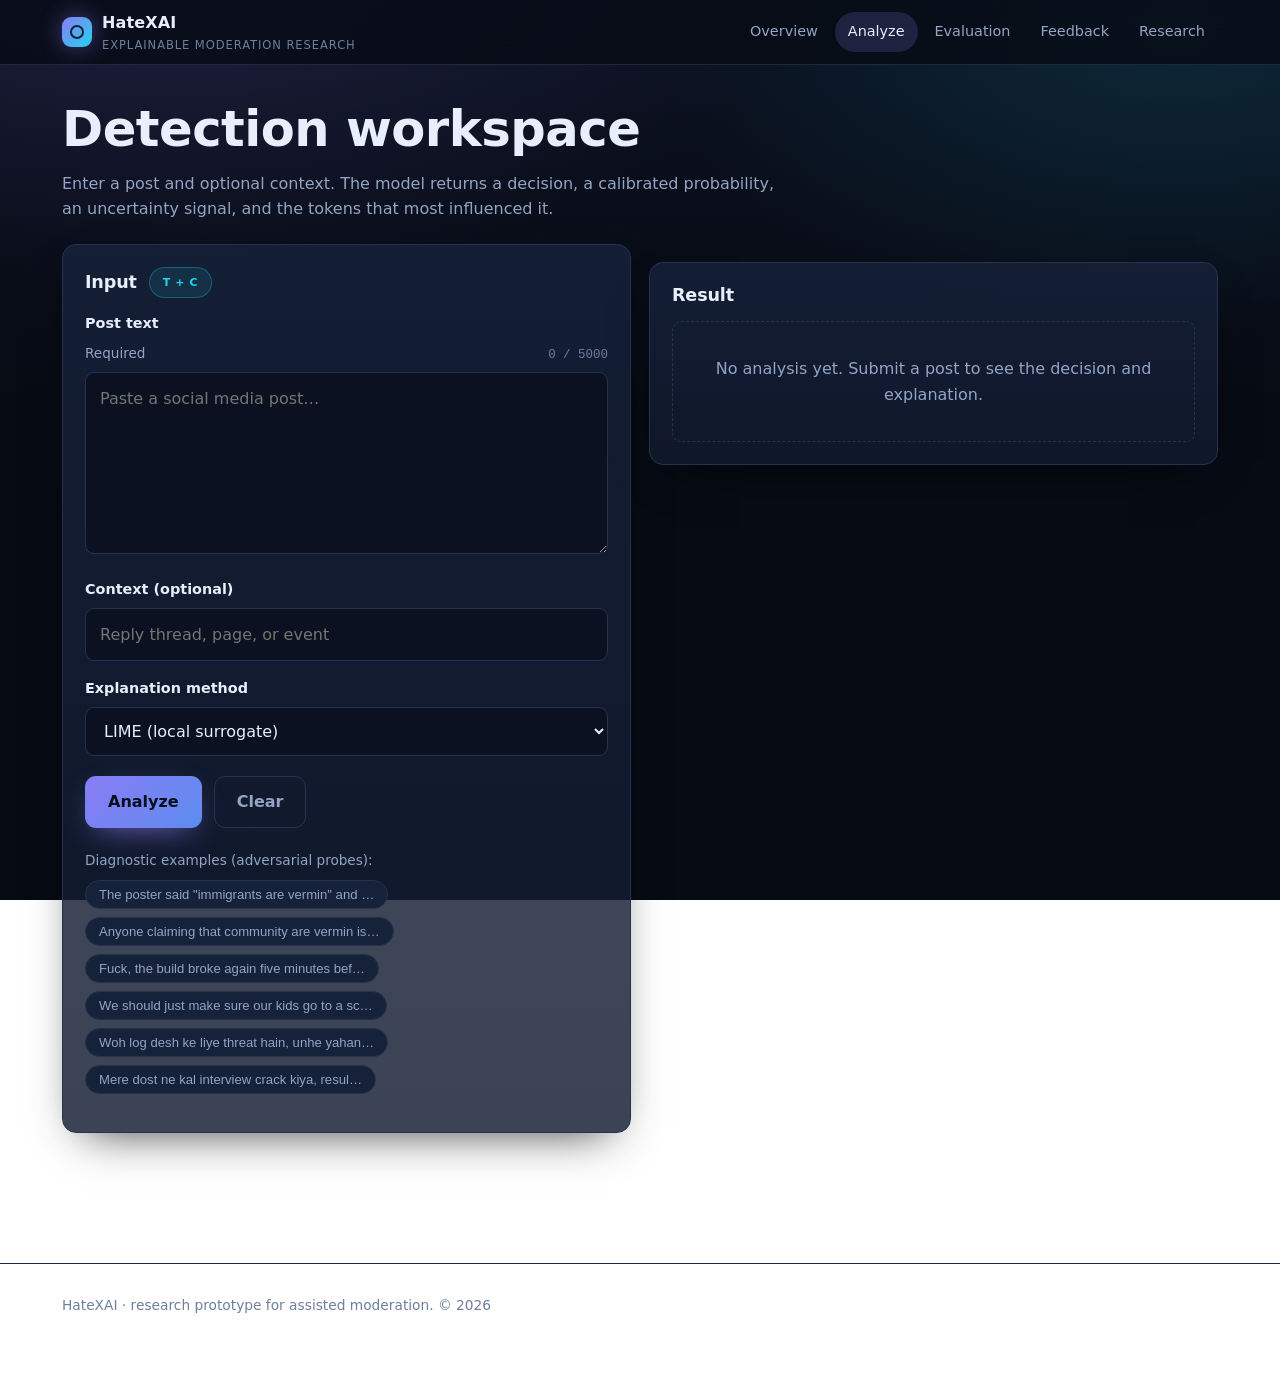
==== frontend/analyze.html @ 185dd2a1 "Add complete HateXAI project Co-authored-by: Copilot <223556219+Copilot@users.noreply.github.com>" ====
<!DOCTYPE html>
<html lang="en">
<head>
<meta charset="utf-8" />
<meta name="viewport" content="width=device-width, initial-scale=1" />
<title>Analyze — HateXAI</title>
<link rel="stylesheet" href="css/styles.css" />
</head>
<body data-page="analyze">
<header class="site-header">
  <div class="container inner">
    <a class="brand" href="index.html">
      <span class="logo" aria-hidden="true"></span>
      <span>HateXAI <small>Explainable moderation research</small></span>
    </a>
    <nav class="nav" aria-label="Main">
      <a data-nav="home" href="index.html">Overview</a>
      <a data-nav="analyze" href="analyze.html">Analyze</a>
      <a data-nav="dashboard" href="dashboard.html">Evaluation</a>
      <a data-nav="feedback" href="feedback.html">Feedback</a>
      <a data-nav="research" href="research.html">Research</a>
    </nav>
  </div>
</header>

<main class="container" style="padding: 34px 22px 60px;">
  <h1 style="margin-bottom:.2em">Detection workspace</h1>
  <p class="muted" style="max-width: 70ch;">
    Enter a post and optional context. The model returns a decision, a calibrated probability, an
    uncertainty signal, and the tokens that most influenced it.
  </p>

  <div class="grid grid-2" style="align-items:start; margin-top: 22px;">
    <section class="card">
      <div class="card-head"><h3 style="margin:0">Input</h3><span class="badge" style="margin:0; font-size:.68rem">T + C</span></div>
      <form id="analyze-form" novalidate>
        <label for="post-text">Post text</label>
        <div class="field-row">
          <span class="muted small">Required</span>
          <span class="counter" id="char-counter">0 / 5000</span>
        </div>
        <textarea id="post-text" rows="6" maxlength="5000" required placeholder="Paste a social media post…"></textarea>

        <label for="post-context" style="margin-top:16px">Context (optional)</label>
        <input id="post-context" type="text" maxlength="2000" placeholder="Reply thread, page, or event" />

        <label for="method" style="margin-top:16px">Explanation method</label>
        <select id="method">
          <option value="lime">LIME (local surrogate)</option>
          <option value="occlusion">Delete-one occlusion</option>
        </select>

        <div style="margin-top:20px; display:flex; gap:12px; flex-wrap:wrap;">
          <button class="btn btn-primary" type="submit" id="analyze-btn">Analyze</button>
          <button class="btn btn-ghost" type="reset" id="reset-btn">Clear</button>
        </div>
      </form>

      <div style="margin-top:22px">
        <p class="muted small" style="margin-bottom:8px">Diagnostic examples (adversarial probes):</p>
        <div class="chips" id="examples"></div>
      </div>

      <div id="form-alert" style="margin-top:16px"></div>
    </section>

    <section class="card" id="results" aria-live="polite">
      <div class="card-head">
        <h3 style="margin:0">Result</h3>
        <div class="spacer"></div>
        <button class="btn btn-ghost btn-sm hidden" id="report-btn" type="button">Report this prediction</button>
      </div>

      <div id="results-body">
        <div class="empty">No analysis yet. Submit a post to see the decision and explanation.</div>
      </div>
    </section>
  </div>

  <div class="card hidden" id="vision-card" style="margin-top:18px;">
    <div class="card-head"><h3 style="margin:0">Image modality</h3><span class="badge warn" style="margin:0">Unavailable</span></div>
    <p class="muted small">
      No vision model is trained or evaluated in this build, so image and meme content is deliberately
      not analysed. The backend still validates uploads (type, 5&nbsp;MB cap, decodability) and then discards
      them, so nothing is silently pretended.
    </p>
  </div>
</main>

<footer class="site-footer">
  <div class="container">
    <p>HateXAI · research prototype for assisted moderation. © <span id="year"></span></p>
  </div>
</footer>

<script src="js/app.js"></script>
<script src="js/analyze.js"></script>
</body>
</html>
---- frontend/css/styles.css ----
/* HateXAI frontend — design system
   Dark navy research dashboard, restrained violet/cyan accents, no frameworks. */

:root {
  --bg: #070b14;
  --bg-2: #0b1120;
  --panel: #111a2e;
  --panel-2: #16213a;
  --panel-3: #1b2942;
  --border: #24344f;
  --border-soft: #1b2a42;
  --text: #e8eefb;
  --muted: #93a4c4;
  --muted-2: #6d7f9e;
  --violet: #8b7cf6;
  --blue: #5b8def;
  --cyan: #22d3ee;
  --ok: #34d399;
  --warn: #f5b544;
  --danger: #f4587a;
  --hate: #ff5d7a;
  --radius: 14px;
  --radius-sm: 9px;
  --shadow: 0 18px 45px -22px rgba(0, 0, 0, 0.85);
  --maxw: 1200px;
  --font: "Inter", "Segoe UI", system-ui, -apple-system, "Helvetica Neue", Arial, sans-serif;
  --mono: "JetBrains Mono", "SFMono-Regular", Consolas, "Liberation Mono", monospace;
}

* { box-sizing: border-box; }

html { scroll-behavior: smooth; }

body {
  margin: 0;
  font-family: var(--font);
  color: var(--text);
  background:
    radial-gradient(1100px 600px at 12% -8%, rgba(139, 124, 246, 0.16), transparent 60%),
    radial-gradient(900px 520px at 92% 4%, rgba(34, 211, 238, 0.12), transparent 58%),
    linear-gradient(180deg, var(--bg-2), var(--bg) 45%);
  background-attachment: fixed;
  min-height: 100vh;
  line-height: 1.6;
  -webkit-font-smoothing: antialiased;
}

a { color: var(--cyan); text-decoration: none; }
a:hover { text-decoration: underline; }

h1, h2, h3, h4 { line-height: 1.25; margin: 0 0 .5em; font-weight: 650; letter-spacing: -0.01em; }
h1 { font-size: clamp(1.9rem, 4.4vw, 3.1rem); }
h2 { font-size: clamp(1.4rem, 2.6vw, 2rem); }
h3 { font-size: 1.1rem; }
p { margin: 0 0 1rem; }

.container { width: 100%; max-width: var(--maxw); margin: 0 auto; padding: 0 22px; }
.muted { color: var(--muted); }
.small { font-size: .85rem; }
.mono { font-family: var(--mono); }
.center { text-align: center; }
.stack > * + * { margin-top: 1rem; }
.hidden { display: none !important; }
.spacer { flex: 1; }

/* ---------- Header ---------- */
.site-header {
  position: sticky; top: 0; z-index: 40;
  backdrop-filter: blur(14px);
  background: rgba(7, 11, 20, 0.78);
  border-bottom: 1px solid var(--border-soft);
}
.site-header .inner { display: flex; align-items: center; gap: 18px; min-height: 64px; }
.brand { display: flex; align-items: center; gap: 10px; font-weight: 700; letter-spacing: .01em; color: var(--text); }
.brand:hover { text-decoration: none; }
.brand .logo {
  width: 30px; height: 30px; border-radius: 9px; flex: none;
  background: linear-gradient(135deg, var(--violet), var(--cyan));
  box-shadow: 0 0 22px rgba(139, 124, 246, .45);
  position: relative;
}
.brand .logo::after {
  content: ""; position: absolute; inset: 8px; border-radius: 50%;
  border: 2px solid rgba(7, 11, 20, .85);
}
.brand small { display: block; font-weight: 500; color: var(--muted-2); font-size: .72rem; letter-spacing: .08em; text-transform: uppercase; }
.nav { display: flex; gap: 4px; margin-left: auto; flex-wrap: wrap; }
.nav a {
  padding: 8px 13px; border-radius: 999px; color: var(--muted);
  font-size: .9rem; font-weight: 500; transition: color .18s, background .18s;
}
.nav a:hover { color: var(--text); background: rgba(139, 124, 246, .12); text-decoration: none; }
.nav a.active { color: var(--text); background: rgba(139, 124, 246, .18); }

/* ---------- Buttons ---------- */
.btn {
  display: inline-flex; align-items: center; justify-content: center; gap: 8px;
  padding: 12px 22px; border-radius: 11px; border: 1px solid transparent;
  font: inherit; font-weight: 600; cursor: pointer;
  transition: transform .14s ease, box-shadow .2s ease, background .2s ease, border-color .2s ease;
}
.btn:active { transform: translateY(1px); }
.btn-primary {
  background: linear-gradient(135deg, var(--violet), var(--blue));
  color: #0a0f1c; box-shadow: 0 10px 30px -12px rgba(139, 124, 246, .85);
}
.btn-primary:hover { box-shadow: 0 14px 38px -10px rgba(139, 124, 246, .95); transform: translateY(-1px); }
.btn-secondary { background: var(--panel-2); color: var(--text); border-color: var(--border); }
.btn-secondary:hover { background: var(--panel-3); border-color: var(--violet); }
.btn-ghost { background: transparent; color: var(--muted); border-color: var(--border); }
.btn-ghost:hover { color: var(--text); border-color: var(--cyan); }
.btn[disabled] { opacity: .55; cursor: not-allowed; transform: none; }
.btn-sm { padding: 8px 14px; font-size: .85rem; }

/* ---------- Cards / panels ---------- */
.card {
  background: linear-gradient(180deg, rgba(22, 33, 58, .82), rgba(17, 26, 46, .82));
  border: 1px solid var(--border);
  border-radius: var(--radius);
  padding: 22px;
  box-shadow: var(--shadow);
}
.card + .card { margin-top: 18px; }
.card-head { display: flex; align-items: center; gap: 12px; margin-bottom: 14px; }
.card-head h3 { margin: 0; }
.grid { display: grid; gap: 18px; }
.grid-2 { grid-template-columns: repeat(2, minmax(0, 1fr)); }
.grid-3 { grid-template-columns: repeat(3, minmax(0, 1fr)); }
.grid-4 { grid-template-columns: repeat(4, minmax(0, 1fr)); }
@media (max-width: 900px) { .grid-2, .grid-3, .grid-4 { grid-template-columns: 1fr; } }

/* ---------- Hero ---------- */
.hero { position: relative; padding: 88px 0 56px; overflow: hidden; }
.hero h1 { max-width: 18ch; }
.hero .lead { font-size: 1.12rem; color: var(--muted); max-width: 62ch; }
.hero-actions { display: flex; gap: 14px; flex-wrap: wrap; margin-top: 26px; }
.hero-canvas { position: absolute; inset: 0; z-index: -1; opacity: .55; }
.badge {
  display: inline-flex; align-items: center; gap: 8px;
  padding: 6px 13px; border-radius: 999px; font-size: .78rem; font-weight: 600;
  letter-spacing: .06em; text-transform: uppercase;
  color: var(--cyan); background: rgba(34, 211, 238, .1);
  border: 1px solid rgba(34, 211, 238, .3); margin-bottom: 18px;
}
.badge.warn { color: var(--warn); background: rgba(245, 181, 68, .1); border-color: rgba(245, 181, 68, .32); }

/* ---------- Feature cards ---------- */
.feature .icon {
  width: 40px; height: 40px; border-radius: 11px; display: grid; place-items: center;
  background: rgba(139, 124, 246, .14); border: 1px solid rgba(139, 124, 246, .32);
  font-size: 1.15rem; margin-bottom: 12px;
}

/* ---------- Forms ---------- */
label { display: block; font-weight: 600; font-size: .9rem; margin-bottom: 7px; }
textarea, input[type="text"], select {
  width: 100%; font: inherit; color: var(--text);
  background: var(--bg-2); border: 1px solid var(--border);
  border-radius: var(--radius-sm); padding: 13px 14px; resize: vertical;
  transition: border-color .18s, box-shadow .18s;
}
textarea:focus, input[type="text"]:focus, select:focus {
  outline: none; border-color: var(--violet);
  box-shadow: 0 0 0 3px rgba(139, 124, 246, .2);
}
.field-row { display: flex; align-items: baseline; justify-content: space-between; gap: 12px; margin-bottom: 7px; }
.counter { font-size: .78rem; color: var(--muted-2); font-family: var(--mono); }
.counter.over { color: var(--danger); }
.radio-row { display: flex; gap: 10px; flex-wrap: wrap; }
.radio-chip {
  border: 1px solid var(--border); border-radius: 999px; padding: 7px 15px;
  cursor: pointer; font-size: .88rem; color: var(--muted); transition: all .15s;
}
.radio-chip input { display: none; }
.radio-chip:has(input:checked) { border-color: var(--violet); color: var(--text); background: rgba(139, 124, 246, .14); }

/* ---------- Chips / examples ---------- */
.chips { display: flex; gap: 8px; flex-wrap: wrap; }
.chip {
  border: 1px solid var(--border); background: var(--panel-2); color: var(--muted);
  border-radius: 999px; padding: 6px 13px; font-size: .82rem; cursor: pointer; transition: all .15s;
}
.chip:hover { color: var(--text); border-color: var(--cyan); }

/* ---------- Results ---------- */
.result-head { display: flex; align-items: center; gap: 16px; flex-wrap: wrap; }
.verdict {
  font-size: 1.5rem; font-weight: 700; padding: 6px 18px; border-radius: 999px;
  border: 1px solid;
}
.verdict.hate { color: var(--hate); border-color: rgba(255, 93, 122, .5); background: rgba(255, 93, 122, .12); }
.verdict.non_hate { color: var(--ok); border-color: rgba(52, 211, 153, .45); background: rgba(52, 211, 153, .1); }
.verdict.review { color: var(--warn); border-color: rgba(245, 181, 68, .5); background: rgba(245, 181, 68, .12); }

.metric-tile { background: var(--panel-2); border: 1px solid var(--border); border-radius: var(--radius-sm); padding: 14px 16px; }
.metric-tile .k { font-size: .74rem; text-transform: uppercase; letter-spacing: .08em; color: var(--muted-2); }
.metric-tile .v { font-size: 1.45rem; font-weight: 700; font-family: var(--mono); }

/* Probability bar */
.prob-bars { margin: 16px 0; }
.prob-row { display: flex; align-items: center; gap: 12px; margin-bottom: 10px; }
.prob-label { width: 92px; font-size: .85rem; color: var(--muted); }
.prob-track { flex: 1; height: 12px; background: var(--bg-2); border-radius: 999px; overflow: hidden; border: 1px solid var(--border-soft); }
.prob-fill { height: 100%; width: 0; border-radius: 999px; transition: width .7s cubic-bezier(.22,1,.36,1); }
.prob-fill.hate { background: linear-gradient(90deg, #c2415c, var(--hate)); }
.prob-fill.non_hate { background: linear-gradient(90deg, #1f8f68, var(--ok)); }
.prob-value { width: 62px; text-align: right; font-family: var(--mono); font-size: .85rem; }

/* Token highlighting */
.tokens { display: flex; flex-wrap: wrap; gap: 6px; margin-top: 8px; }
.tok {
  padding: 5px 10px; border-radius: 8px; font-size: .88rem;
  border: 1px solid transparent; background: var(--panel-3); color: var(--text);
  cursor: default; transition: transform .12s;
}
.tok:hover { transform: translateY(-1px); }
.tok.pos { background: rgba(255, 93, 122, .18); border-color: rgba(255, 93, 122, .5); }
.tok.neg { background: rgba(52, 211, 153, .14); border-color: rgba(52, 211, 153, .42); }
.tok.neutral { background: var(--panel-3); border-color: var(--border); color: var(--muted); }

.uncertainty { display: flex; align-items: center; gap: 10px; padding: 12px 15px; border-radius: var(--radius-sm); border: 1px solid; }
.uncertainty.ok { border-color: rgba(52, 211, 153, .35); background: rgba(52, 211, 153, .07); }
.uncertainty.warn { border-color: rgba(245, 181, 68, .4); background: rgba(245, 181, 68, .09); }

.rationale { border-left: 3px solid var(--violet); padding: 12px 16px; background: rgba(139, 124, 246, .07); border-radius: 0 var(--radius-sm) var(--radius-sm) 0; }
.disclaimer { border-left: 3px solid var(--muted-2); padding: 10px 14px; color: var(--muted); font-size: .85rem; background: rgba(255,255,255,.02); }

/* ---------- Tables ---------- */
table { width: 100%; border-collapse: collapse; font-size: .9rem; }
th, td { padding: 10px 12px; text-align: left; border-bottom: 1px solid var(--border-soft); }
th { font-size: .74rem; text-transform: uppercase; letter-spacing: .07em; color: var(--muted-2); font-weight: 600; }
tbody tr:hover { background: rgba(139, 124, 246, .05); }
td.num, th.num { text-align: right; font-family: var(--mono); }
.pill { display: inline-block; padding: 3px 10px; border-radius: 999px; font-size: .74rem; font-weight: 600; }
.pill.ok { background: rgba(52, 211, 153, .15); color: var(--ok); }
.pill.bad { background: rgba(255, 93, 122, .15); color: var(--hate); }
.pill.neutral { background: rgba(147, 164, 196, .14); color: var(--muted); }
.pill.warn { background: rgba(245, 181, 68, .15); color: var(--warn); }

/* Confusion matrix */
.cm-grid { display: grid; grid-template-columns: repeat(2, 1fr); gap: 10px; max-width: 360px; }
.cm-cell { border-radius: var(--radius-sm); padding: 16px; border: 1px solid var(--border); text-align: center; }
.cm-cell .n { font-family: var(--mono); font-size: 1.6rem; font-weight: 700; }
.cm-cell .l { font-size: .74rem; color: var(--muted); text-transform: uppercase; letter-spacing: .06em; }
.cm-cell.tp { background: rgba(52, 211, 153, .12); }
.cm-cell.tn { background: rgba(52, 211, 153, .07); }
.cm-cell.fp { background: rgba(245, 181, 68, .12); }
.cm-cell.fn { background: rgba(255, 93, 122, .12); }

/* Bar chart (pure CSS) */
.bars { display: flex; flex-direction: column; gap: 10px; }
.bar-row { display: grid; grid-template-columns: 150px 1fr 56px; gap: 12px; align-items: center; font-size: .86rem; }
.bar-track { height: 14px; background: var(--bg-2); border-radius: 999px; overflow: hidden; border: 1px solid var(--border-soft); }
.bar-fill { height: 100%; width: 0; background: linear-gradient(90deg, var(--blue), var(--violet)); transition: width .8s cubic-bezier(.22,1,.36,1); }
.bar-fill.accent { background: linear-gradient(90deg, var(--cyan), var(--blue)); }
.bar-fill.warn { background: linear-gradient(90deg, #b9822b, var(--warn)); }
.bar-fill.danger { background: linear-gradient(90deg, #b23a55, var(--hate)); }

/* ---------- States ---------- */
.skeleton { border-radius: var(--radius-sm); background: linear-gradient(90deg, var(--panel-2) 25%, var(--panel-3) 50%, var(--panel-2) 75%); background-size: 200% 100%; animation: shimmer 1.4s infinite; height: 14px; margin: 9px 0; }
@keyframes shimmer { 0% { background-position: 200% 0; } 100% { background-position: -200% 0; } }
.empty { text-align: center; padding: 34px 18px; color: var(--muted); border: 1px dashed var(--border); border-radius: var(--radius-sm); }
.alert { padding: 13px 16px; border-radius: var(--radius-sm); border: 1px solid; margin: 12px 0; font-size: .9rem; }
.alert.error { border-color: rgba(255, 93, 122, .45); background: rgba(255, 93, 122, .1); color: #ffc9d3; }
.alert.warn { border-color: rgba(245, 181, 68, .45); background: rgba(245, 181, 68, .1); color: #f7dfb0; }
.alert.ok { border-color: rgba(52, 211, 153, .45); background: rgba(52, 211, 153, .1); color: #b6f0d9; }

.spinner {
  width: 16px; height: 16px; border-radius: 50%; display: inline-block;
  border: 2px solid rgba(255,255,255,.3); border-top-color: #fff;
  animation: spin .7s linear infinite;
}
@keyframes spin { to { transform: rotate(360deg); } }

/* ---------- Reveal animation ---------- */
.reveal { opacity: 0; transform: translateY(14px); transition: opacity .55s ease, transform .55s ease; }
.reveal.in { opacity: 1; transform: none; }

/* ---------- Footer ---------- */
.site-footer { margin-top: 70px; padding: 30px 0 44px; border-top: 1px solid var(--border-soft); color: var(--muted-2); font-size: .86rem; }

/* ---------- Accessibility ---------- */
:focus-visible { outline: 2px solid var(--cyan); outline-offset: 2px; }
.visually-hidden { position: absolute; width: 1px; height: 1px; overflow: hidden; clip: rect(0 0 0 0); white-space: nowrap; }

@media (prefers-reduced-motion: reduce) {
  *, *::before, *::after { animation-duration: .001ms !important; animation-iteration-count: 1 !important; transition-duration: .001ms !important; scroll-behavior: auto !important; }
  .reveal { opacity: 1; transform: none; }
}
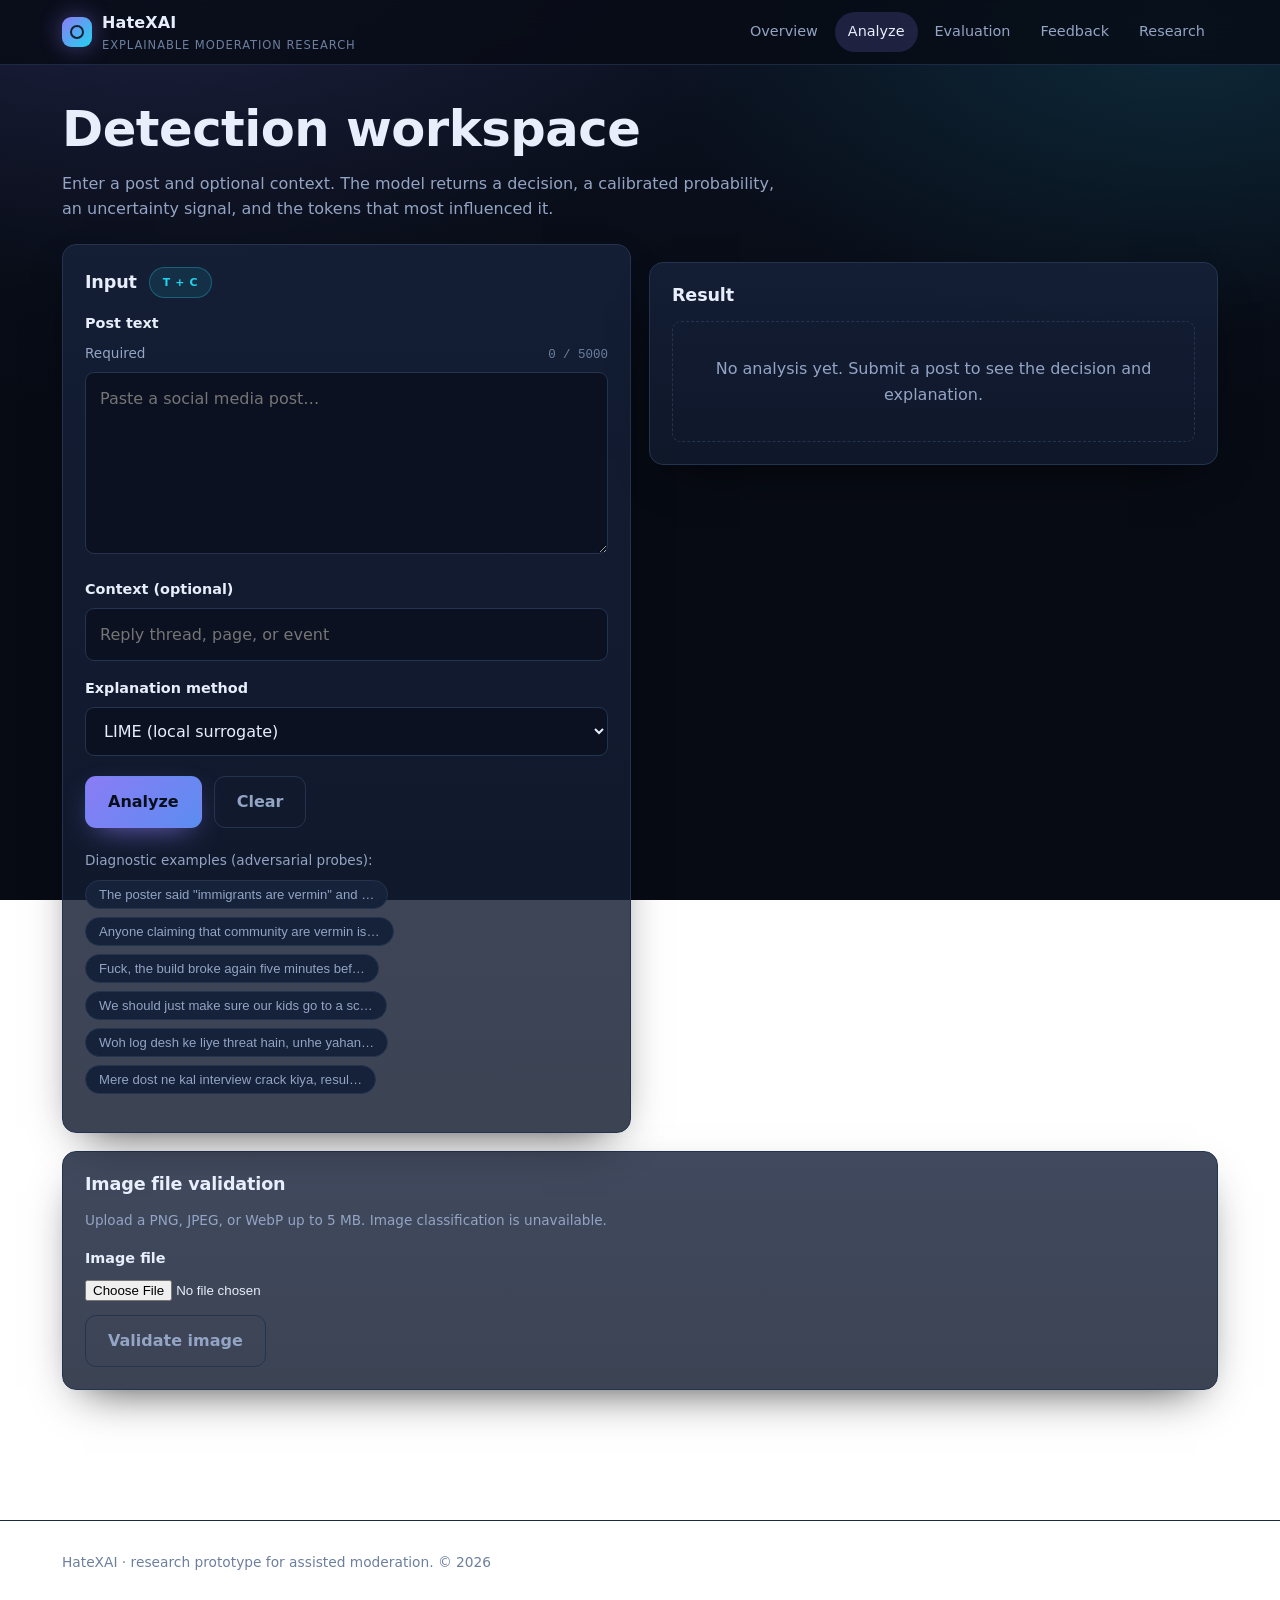
==== commit 0d24e81d: "Fix HateXAI analysis, feedback, and mobile app behavior" ====
--- a/frontend/analyze.html
+++ b/frontend/analyze.html
@@ -77,14 +77,18 @@
     </section>
   </div>
 
-  <div class="card hidden" id="vision-card" style="margin-top:18px;">
-    <div class="card-head"><h3 style="margin:0">Image modality</h3><span class="badge warn" style="margin:0">Unavailable</span></div>
-    <p class="muted small">
-      No vision model is trained or evaluated in this build, so image and meme content is deliberately
-      not analysed. The backend still validates uploads (type, 5&nbsp;MB cap, decodability) and then discards
-      them, so nothing is silently pretended.
-    </p>
-  </div>
+  <section class="card" style="margin-top:18px;">
+    <div class="card-head"><h3 style="margin:0">Image file validation</h3></div>
+    <p class="muted small" id="image-help">Upload a PNG, JPEG, or WebP up to 5 MB. Image classification is unavailable.</p>
+    <form id="image-form">
+      <label for="image-file">Image file</label>
+      <input type="file" id="image-file" accept="image/png,image/jpeg,image/webp" aria-describedby="image-help" required />
+      <div style="margin-top:12px;">
+        <button class="btn btn-ghost" id="image-submit" type="submit">Validate image</button>
+      </div>
+    </form>
+    <div id="image-alert" aria-live="polite"></div>
+  </section>
 </main>
 
 <footer class="site-footer">
--- a/frontend/css/styles.css
+++ b/frontend/css/styles.css
@@ -127,7 +127,7 @@
 .grid-2 { grid-template-columns: repeat(2, minmax(0, 1fr)); }
 .grid-3 { grid-template-columns: repeat(3, minmax(0, 1fr)); }
 .grid-4 { grid-template-columns: repeat(4, minmax(0, 1fr)); }
-@media (max-width: 900px) { .grid-2, .grid-3, .grid-4 { grid-template-columns: 1fr; } }
+@media (max-width: 900px) { .grid-2, .grid-3, .grid-4 { grid-template-columns: minmax(0, 1fr); } }
 
 /* ---------- Hero ---------- */
 .hero { position: relative; padding: 88px 0 56px; overflow: hidden; }
@@ -209,6 +209,7 @@
 /* Token highlighting */
 .tokens { display: flex; flex-wrap: wrap; gap: 6px; margin-top: 8px; }
 .tok {
+  max-width: 100%; overflow-wrap: anywhere;
   padding: 5px 10px; border-radius: 8px; font-size: .88rem;
   border: 1px solid transparent; background: var(--panel-3); color: var(--text);
   cursor: default; transition: transform .12s;
@@ -226,6 +227,7 @@
 .disclaimer { border-left: 3px solid var(--muted-2); padding: 10px 14px; color: var(--muted); font-size: .85rem; background: rgba(255,255,255,.02); }
 
 /* ---------- Tables ---------- */
+.table-scroll { max-width: 100%; overflow-x: auto; }
 table { width: 100%; border-collapse: collapse; font-size: .9rem; }
 th, td { padding: 10px 12px; text-align: left; border-bottom: 1px solid var(--border-soft); }
 th { font-size: .74rem; text-transform: uppercase; letter-spacing: .07em; color: var(--muted-2); font-weight: 600; }
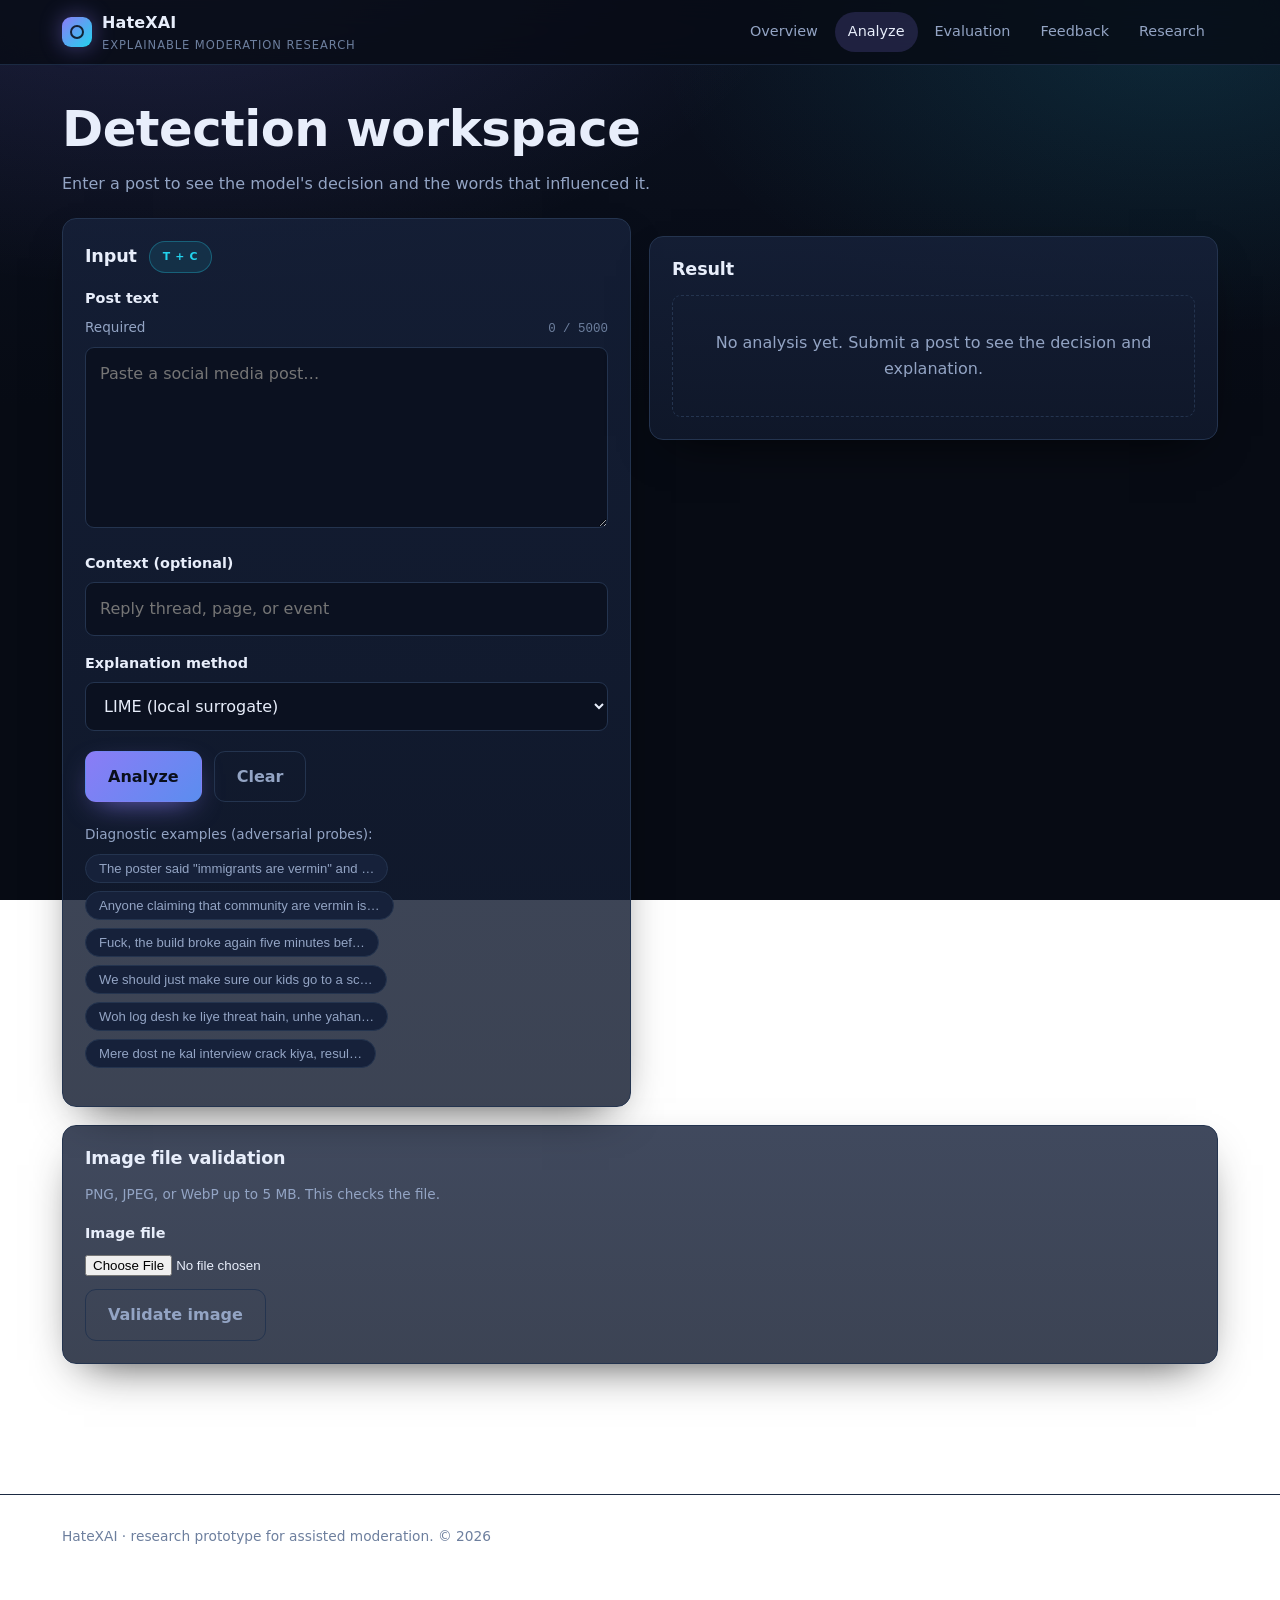
==== commit 1a9af917: "Serve English meme pilot with region explanations and clearer UI" ====
--- a/frontend/analyze.html
+++ b/frontend/analyze.html
@@ -26,9 +26,9 @@
 <main class="container" style="padding: 34px 22px 60px;">
   <h1 style="margin-bottom:.2em">Detection workspace</h1>
   <p class="muted" style="max-width: 70ch;">
-    Enter a post and optional context. The model returns a decision, a calibrated probability, an
-    uncertainty signal, and the tokens that most influenced it.
+    Enter a post to see the model's decision and the words that influenced it.
   </p>
+  <p class="muted small" id="analysis-scope"></p>
 
   <div class="grid grid-2" style="align-items:start; margin-top: 22px;">
     <section class="card">
@@ -78,16 +78,21 @@
   </div>
 
   <section class="card" style="margin-top:18px;">
-    <div class="card-head"><h3 style="margin:0">Image file validation</h3></div>
-    <p class="muted small" id="image-help">Upload a PNG, JPEG, or WebP up to 5 MB. Image classification is unavailable.</p>
+    <div class="card-head"><h3 id="image-heading" style="margin:0">Image file validation</h3></div>
+    <p class="muted small" id="image-help">PNG, JPEG, or WebP up to 5 MB. This checks the file.</p>
     <form id="image-form">
       <label for="image-file">Image file</label>
       <input type="file" id="image-file" accept="image/png,image/jpeg,image/webp" aria-describedby="image-help" required />
+      <div id="meme-caption-field" class="hidden" style="margin-top:12px;">
+        <label for="meme-caption">Text shown in the meme</label>
+        <textarea id="meme-caption" rows="2" maxlength="5000"></textarea>
+      </div>
       <div style="margin-top:12px;">
         <button class="btn btn-ghost" id="image-submit" type="submit">Validate image</button>
       </div>
     </form>
     <div id="image-alert" aria-live="polite"></div>
+    <div id="meme-evidence"></div>
   </section>
 </main>
 
--- a/frontend/css/styles.css
+++ b/frontend/css/styles.css
@@ -134,7 +134,6 @@
 .hero h1 { max-width: 18ch; }
 .hero .lead { font-size: 1.12rem; color: var(--muted); max-width: 62ch; }
 .hero-actions { display: flex; gap: 14px; flex-wrap: wrap; margin-top: 26px; }
-.hero-canvas { position: absolute; inset: 0; z-index: -1; opacity: .55; }
 .badge {
   display: inline-flex; align-items: center; gap: 8px;
   padding: 6px 13px; border-radius: 999px; font-size: .78rem; font-weight: 600;
@@ -143,13 +142,6 @@
   border: 1px solid rgba(34, 211, 238, .3); margin-bottom: 18px;
 }
 .badge.warn { color: var(--warn); background: rgba(245, 181, 68, .1); border-color: rgba(245, 181, 68, .32); }
-
-/* ---------- Feature cards ---------- */
-.feature .icon {
-  width: 40px; height: 40px; border-radius: 11px; display: grid; place-items: center;
-  background: rgba(139, 124, 246, .14); border: 1px solid rgba(139, 124, 246, .32);
-  font-size: 1.15rem; margin-bottom: 12px;
-}
 
 /* ---------- Forms ---------- */
 label { display: block; font-weight: 600; font-size: .9rem; margin-bottom: 7px; }
@@ -215,6 +207,10 @@
   cursor: default; transition: transform .12s;
 }
 .tok:hover { transform: translateY(-1px); }
+.meme-preview { position: relative; width: fit-content; max-width: 100%; }
+.meme-preview img { display: block; max-width: 100%; max-height: 420px; }
+.meme-regions { position: absolute; inset: 0; display: grid; grid-template-columns: repeat(3, 1fr); }
+.meme-regions span { border: 1px solid rgba(255,255,255,.35); }
 .tok.pos { background: rgba(255, 93, 122, .18); border-color: rgba(255, 93, 122, .5); }
 .tok.neg { background: rgba(52, 211, 153, .14); border-color: rgba(52, 211, 153, .42); }
 .tok.neutral { background: var(--panel-3); border-color: var(--border); color: var(--muted); }
